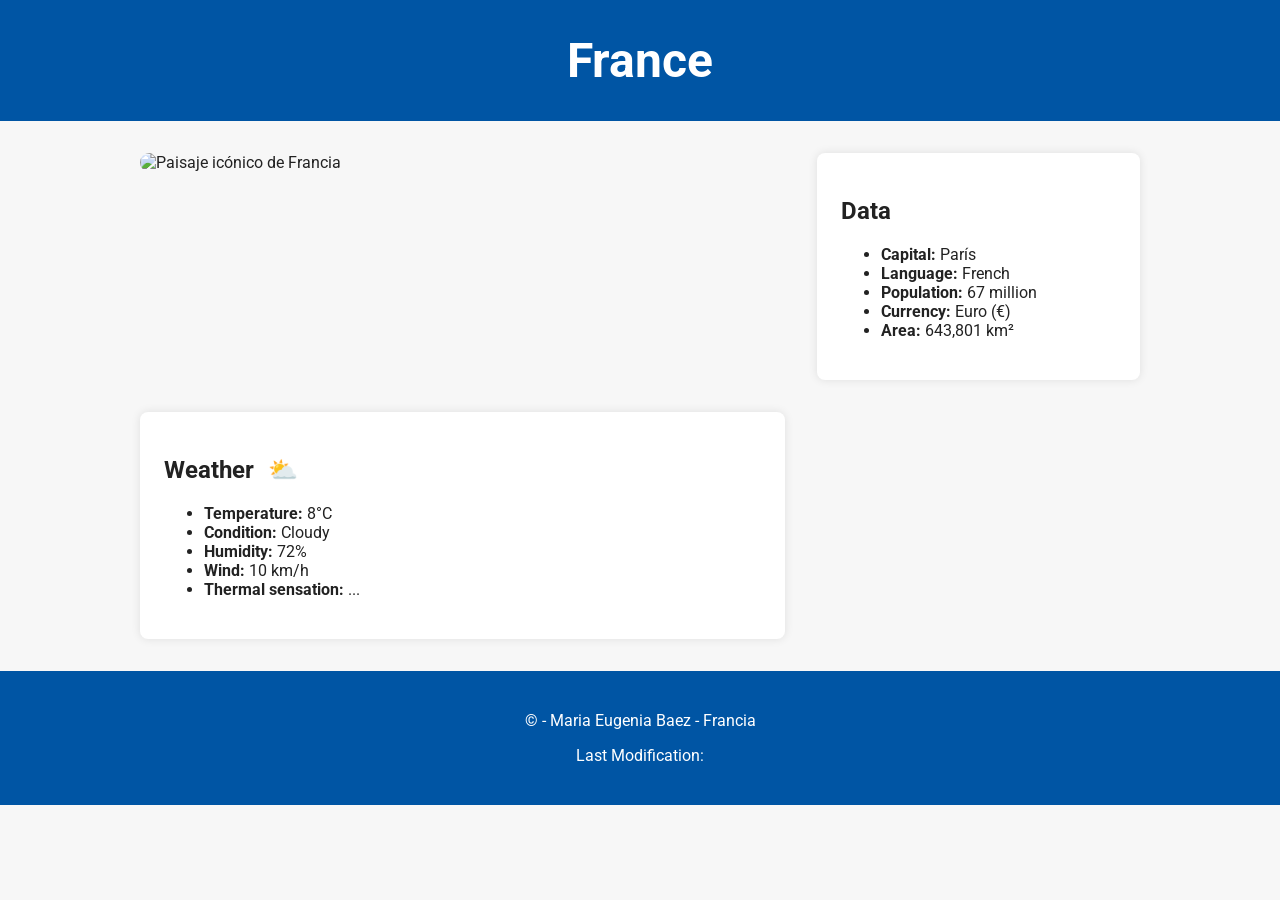
==== place.html @ 7876cd9d "place added" ====
<!DOCTYPE html>
<html lang="en-US">
<head>
  <meta charset="UTF-8" />
  <meta name="viewport" content="width=device-width, initial-scale=1" />
  <meta name="description" content="WDD 131. Dynamic Web Fundamentals. Maria Eugenia Baez country page">
  <meta name="author" content="Maria Eugenia Baez">
  <title>France</title>

  <link rel="stylesheet" href="styles/place.css" media="screen and (max-width: 767px)" />
  <link rel="stylesheet" href="styles/place-large.css" media="screen and (min-width: 768px)" />
  <link href="https://fonts.googleapis.com/css2?family=Roboto&display=swap" rel="stylesheet" />
</head>
<body>

  <header>
    <h1>France</h1>
  </header>

  <main>
    <!-- Imagen principal adaptable -->
    <picture>
      <source srcset="images/francia-desktop.webp" media="(min-width: 768px)" />
      <source srcset="images/francia-mobile.webp" media="(max-width: 767px)" />
      <img src="images/francia-mobile.webp" alt="Paisaje icónico de Francia" />
    </picture>

    <!-- Datos del país -->
    <section class="data">
      <h2>Data</h2>
      <ul>
        <li><strong>Capital:</strong> París</li>
        <li><strong>Language:</strong> French</li>
        <li><strong>Population:</strong> 67 million</li>
        <li><strong>Currency:</strong> Euro (€)</li>
        <li><strong>Area:</strong> 643,801 km²</li>
      </ul>
    </section>

    <!-- Sección del clima -->
    <section class="weather">
      <h2>Weather</h2>
      <img class="weather-icon-mobile" src="images/cloudy.svg" alt="Clima nublado" />
      <ul>
        <li><strong>Temperature:</strong> <span id="temp">8</span>°C</li>
        <li><strong>Condition:</strong> Cloudy</li>
        <li><strong>Humidity:</strong> 72%</li>
        <li><strong>Wind:</strong> <span id="wind">10</span> km/h</li>
        <li><strong>Thermal sensation:</strong> <span id="windchill">...</span></li>
      </ul>
    </section>
  </main>

  <footer>
    <p>&copy; <span id="year"></span> - Maria Eugenia Baez - Francia</p>
    <p>Last Modification: <span id="modDate"></span></p>
  </footer>

  <script src="scripts/place.js" defer></script>
</body>
</html>
---- styles/place.css ----
:root {
    --bg-color: #f7f7f7;
    --primary-color: #0055a4;
    --accent-color: #ef4135;
    --text-color: #333;
    --font-family: 'Roboto', sans-serif;
  }
  
  body {
    background-color: var(--bg-color);
    color: var(--text-color);
    font-family: var(--font-family);
    margin: 0;
    padding: 0;
  }
  
  header {
    background-color: var(--primary-color);
    color: white;
    text-align: center;
    padding: 1rem;
  }
  
  h1 {
    margin: 0;
  }
  
  main {
    padding: 1rem;
  }
  
  picture img {
    width: 100%;
    height: auto;
    border-radius: 8px;
    margin-bottom: 1rem;
  }
  
  .data,
  .weather {
    margin-bottom: 1.5rem;
  }
  
  .weather-icon-mobile {
    width: 50px;
    height: auto;
    display: block;
    margin: 0.5rem 0;
  }
  
  ul {
    list-style: none;
    padding: 0;
  }
  
  footer {
    background-color: var(--primary-color);
    color: white;
    text-align: center;
    padding: 1rem 0;
    font-size: 0.9rem;
  }
---- styles/place-large.css ----
:root {
    --bg-color: #f7f7f7;
    --primary-color: #0055a4;
    --accent-color: #ef4135;
    --text-color: #222;
    --font-family: 'Roboto', sans-serif;
  }
  
  body {
    background-color: var(--bg-color);
    color: var(--text-color);
    font-family: var(--font-family);
    margin: 0;
  }
  
  header {
    background-color: var(--primary-color);
    color: white;
    text-align: center;
    padding: 2rem 0;
  }
  
  h1 {
    font-size: 3rem;
    margin: 0;
  }
  
  main {
    max-width: 1000px;
    margin: 0 auto;
    padding: 2rem;
    display: grid;
    grid-template-columns: 2fr 1fr;
    grid-gap: 2rem;
  }
  
  picture img {
    width: 100%;
    height: auto;
    border-radius: 10px;
    grid-column: 1 / 3;
  }
  
  .data, .weather {
    background-color: white;
    padding: 1.5rem;
    border-radius: 8px;
    box-shadow: 0 0 10px rgba(0,0,0,0.1);
  }
  
  .weather h2::after {
    content: " ⛅";
    font-size: 1.5rem;
    margin-left: 0.5rem;
  }
  
  .weather-icon-mobile {
    display: none; /* ocultar en escritorio */
  }
  
  footer {
    background-color: var(--primary-color);
    color: white;
    text-align: center;
    padding: 1.5rem 0;
    font-size: 1rem;
  }
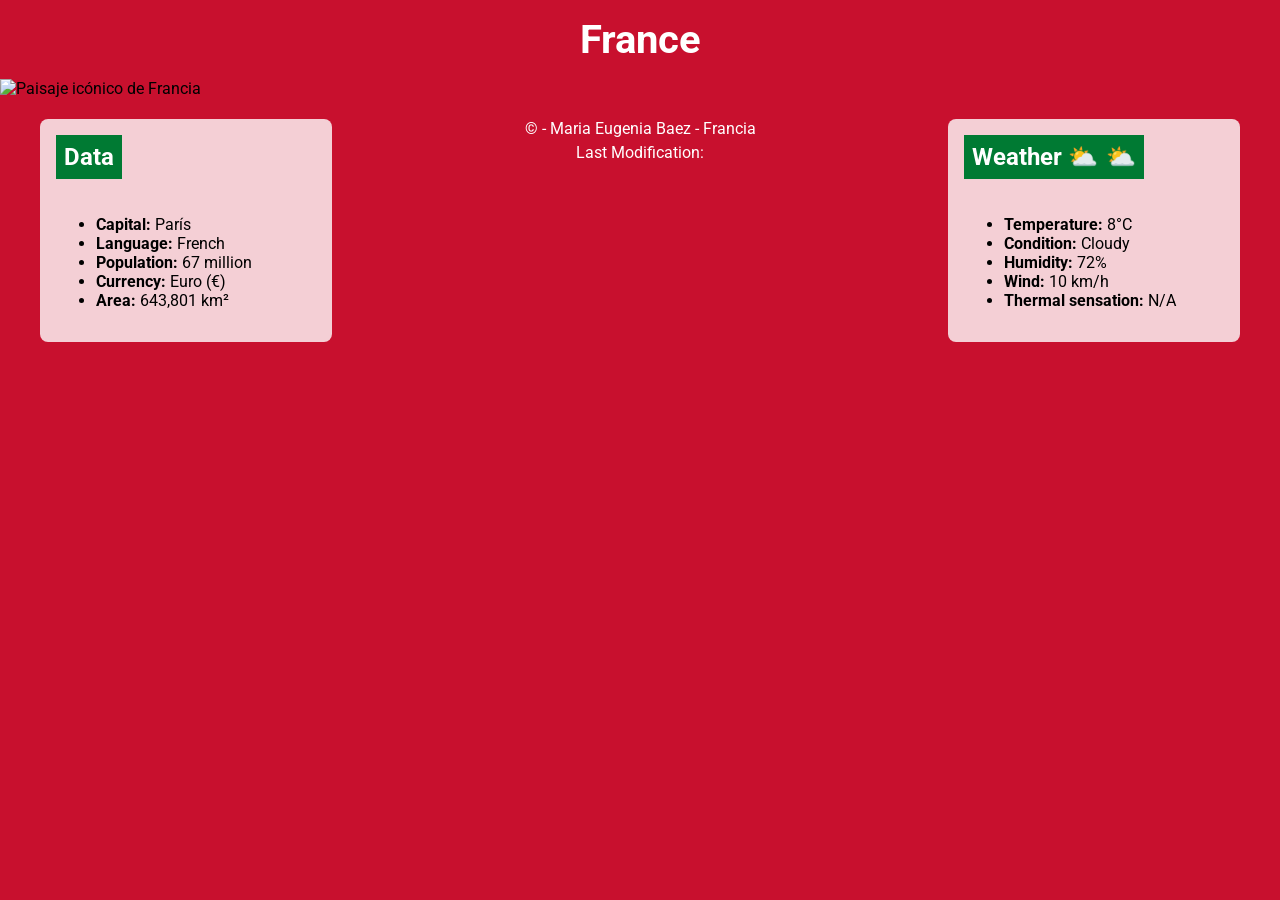
==== commit 7469774e: "place added" ====
--- a/place.html
+++ b/place.html
@@ -7,12 +7,13 @@
   <meta name="author" content="Maria Eugenia Baez">
   <title>France</title>
 
+  <!-- Estilos -->
   <link rel="stylesheet" href="styles/place.css" media="screen and (max-width: 767px)" />
   <link rel="stylesheet" href="styles/place-large.css" media="screen and (min-width: 768px)" />
   <link href="https://fonts.googleapis.com/css2?family=Roboto&display=swap" rel="stylesheet" />
 </head>
+
 <body>
-
   <header>
     <h1>France</h1>
   </header>
@@ -20,42 +21,41 @@
   <main>
     <!-- Imagen principal adaptable -->
     <picture>
-      <source srcset="images/francia-desktop.webp" media="(min-width: 768px)" />
+      <source srcset="images/francia-desktop.jpg" media="(min-width: 768px)" />
       <source srcset="images/francia-mobile.webp" media="(max-width: 767px)" />
-      <img src="images/francia-mobile.webp" alt="Paisaje icónico de Francia" />
+      <img src="images/francia-mobile.webp" alt="Paisaje icónico de Francia" class="hero-img" />
     </picture>
 
-    <!-- Datos del país -->
-    <section class="data">
-      <h2>Data</h2>
-      <ul>
-        <li><strong>Capital:</strong> París</li>
-        <li><strong>Language:</strong> French</li>
-        <li><strong>Population:</strong> 67 million</li>
-        <li><strong>Currency:</strong> Euro (€)</li>
-        <li><strong>Area:</strong> 643,801 km²</li>
-      </ul>
-    </section>
+    <!-- Contenedor flexible -->
+    <div class="info-container">
+      <!-- Datos del país -->
+      <section class="data">
+        <h2>Data</h2>
+        <ul>
+          <li><strong>Capital:</strong> París</li>
+          <li><strong>Language:</strong> French</li>
+          <li><strong>Population:</strong> 67 million</li>
+          <li><strong>Currency:</strong> Euro (€)</li>
+          <li><strong>Area:</strong> 643,801 km²</li>
+        </ul>
+      </section>
 
-    <!-- Sección del clima -->
-    <section class="weather">
-      <h2>Weather</h2>
-      <img class="weather-icon-mobile" src="images/cloudy.svg" alt="Clima nublado" />
-      <ul>
-        <li><strong>Temperature:</strong> <span id="temp">8</span>°C</li>
-        <li><strong>Condition:</strong> Cloudy</li>
-        <li><strong>Humidity:</strong> 72%</li>
-        <li><strong>Wind:</strong> <span id="wind">10</span> km/h</li>
-        <li><strong>Thermal sensation:</strong> <span id="windchill">...</span></li>
-      </ul>
-    </section>
+      <!-- Sección del clima -->
+      <section class="weather">
+        <h2>Weather <span class="icon-desktop">⛅</span></h2>
+        <img class="weather-icon-mobile" src="images/cloudy.svg" alt="Clima nublado" />
+        <ul>
+          <li><strong>Temperature:</strong> <span id="temp">8</span>°C</li>
+          <li><strong>Condition:</strong> Cloudy</li>
+          <li><strong>Humidity:</strong> 72%</li>
+          <li><strong>Wind:</strong> <span id="wind">10</span> km/h</li>
+          <li><strong>Thermal sensation:</strong> <span id="windchill">N/A</span></li>
+        </ul>
+      </section>
+    </div>
   </main>
 
   <footer>
     <p>&copy; <span id="year"></span> - Maria Eugenia Baez - Francia</p>
-    <p>Last Modification: <span id="modDate"></span></p>
-  </footer>
+    <p>Last Modification: <span id="modDate"></span
 
-  <script src="scripts/place.js" defer></script>
-</body>
-</html>
--- a/styles/place.css
+++ b/styles/place.css
@@ -1,22 +1,22 @@
 :root {
-    --bg-color: #f7f7f7;
-    --primary-color: #0055a4;
-    --accent-color: #ef4135;
-    --text-color: #333;
-    --font-family: 'Roboto', sans-serif;
+    --main-bg: #c8102e;
+    --accent: #007a33;
+    --text: #fff;
+    --box-bg: rgba(255, 255, 255, 0.8);
+    --font: 'Roboto', sans-serif;
   }
   
   body {
-    background-color: var(--bg-color);
-    color: var(--text-color);
-    font-family: var(--font-family);
+    font-family: var(--font);
     margin: 0;
     padding: 0;
+    background-color: var(--main-bg);
+    color: #000;
   }
   
-  header {
-    background-color: var(--primary-color);
-    color: white;
+  header, footer {
+    background-color: var(--main-bg);
+    color: var(--text);
     text-align: center;
     padding: 1rem;
   }
@@ -25,39 +25,36 @@
     margin: 0;
   }
   
-  main {
-    padding: 1rem;
-  }
-  
-  picture img {
+  main picture img {
     width: 100%;
     height: auto;
-    border-radius: 8px;
-    margin-bottom: 1rem;
+    display: block;
   }
   
   .data,
   .weather {
-    margin-bottom: 1.5rem;
+    background-color: var(--box-bg);
+    padding: 1rem;
+    margin: 1rem;
+    border-radius: 8px;
+  }
+  
+  .data h2,
+  .weather h2 {
+    background-color: var(--accent);
+    color: white;
+    padding: 0.5rem;
+    margin-top: 0;
   }
   
   .weather-icon-mobile {
-    width: 50px;
+    width: 40px;
     height: auto;
     display: block;
     margin: 0.5rem 0;
   }
   
-  ul {
-    list-style: none;
-    padding: 0;
-  }
-  
-  footer {
-    background-color: var(--primary-color);
-    color: white;
-    text-align: center;
-    padding: 1rem 0;
-    font-size: 0.9rem;
+  footer p {
+    margin: 0.2rem;
   }
   
--- a/styles/place-large.css
+++ b/styles/place-large.css
@@ -1,68 +1,83 @@
 :root {
-    --bg-color: #f7f7f7;
-    --primary-color: #0055a4;
-    --accent-color: #ef4135;
-    --text-color: #222;
-    --font-family: 'Roboto', sans-serif;
+    --main-bg: #c8102e;
+    --accent: #007a33;
+    --text: #fff;
+    --box-bg: rgba(255, 255, 255, 0.8);
+    --font: 'Roboto', sans-serif;
   }
   
   body {
-    background-color: var(--bg-color);
-    color: var(--text-color);
-    font-family: var(--font-family);
+    font-family: var(--font);
     margin: 0;
+    background-color: var(--main-bg);
+    color: #000;
   }
   
-  header {
-    background-color: var(--primary-color);
-    color: white;
+  header, footer {
+    background-color: var(--main-bg);
+    color: var(--text);
     text-align: center;
-    padding: 2rem 0;
+    padding: 1rem;
   }
   
   h1 {
-    font-size: 3rem;
     margin: 0;
+    font-size: 2.5rem;
   }
   
   main {
-    max-width: 1000px;
-    margin: 0 auto;
-    padding: 2rem;
-    display: grid;
-    grid-template-columns: 2fr 1fr;
-    grid-gap: 2rem;
+    position: relative;
   }
   
   picture img {
     width: 100%;
     height: auto;
-    border-radius: 10px;
-    grid-column: 1 / 3;
+    display: block;
   }
   
+  /* Layout flotante sobre la imagen */
   .data, .weather {
-    background-color: white;
-    padding: 1.5rem;
+    position: absolute;
+    background-color: var(--box-bg);
+    padding: 1rem;
     border-radius: 8px;
-    box-shadow: 0 0 10px rgba(0,0,0,0.1);
+    width: 260px;
   }
   
+  .data {
+    top: 40px;
+    left: 40px;
+  }
+  
+  .weather {
+    top: 40px;
+    right: 40px;
+  }
+  
+  .data h2,
+  .weather h2 {
+    background-color: var(--accent);
+    color: white;
+    padding: 0.5rem;
+    margin-top: 0;
+    display: inline-block;
+  }
+  
+  /* Icono de clima como pseudoelemento */
   .weather h2::after {
-    content: " ⛅";
-    font-size: 1.5rem;
+    content: '⛅';
     margin-left: 0.5rem;
   }
   
   .weather-icon-mobile {
-    display: none; /* ocultar en escritorio */
+    display: none; /* Se oculta en escritorio */
   }
   
   footer {
-    background-color: var(--primary-color);
-    color: white;
-    text-align: center;
-    padding: 1.5rem 0;
-    font-size: 1rem;
+    padding: 1rem;
+  }
+  
+  footer p {
+    margin: 0.3rem;
   }
   
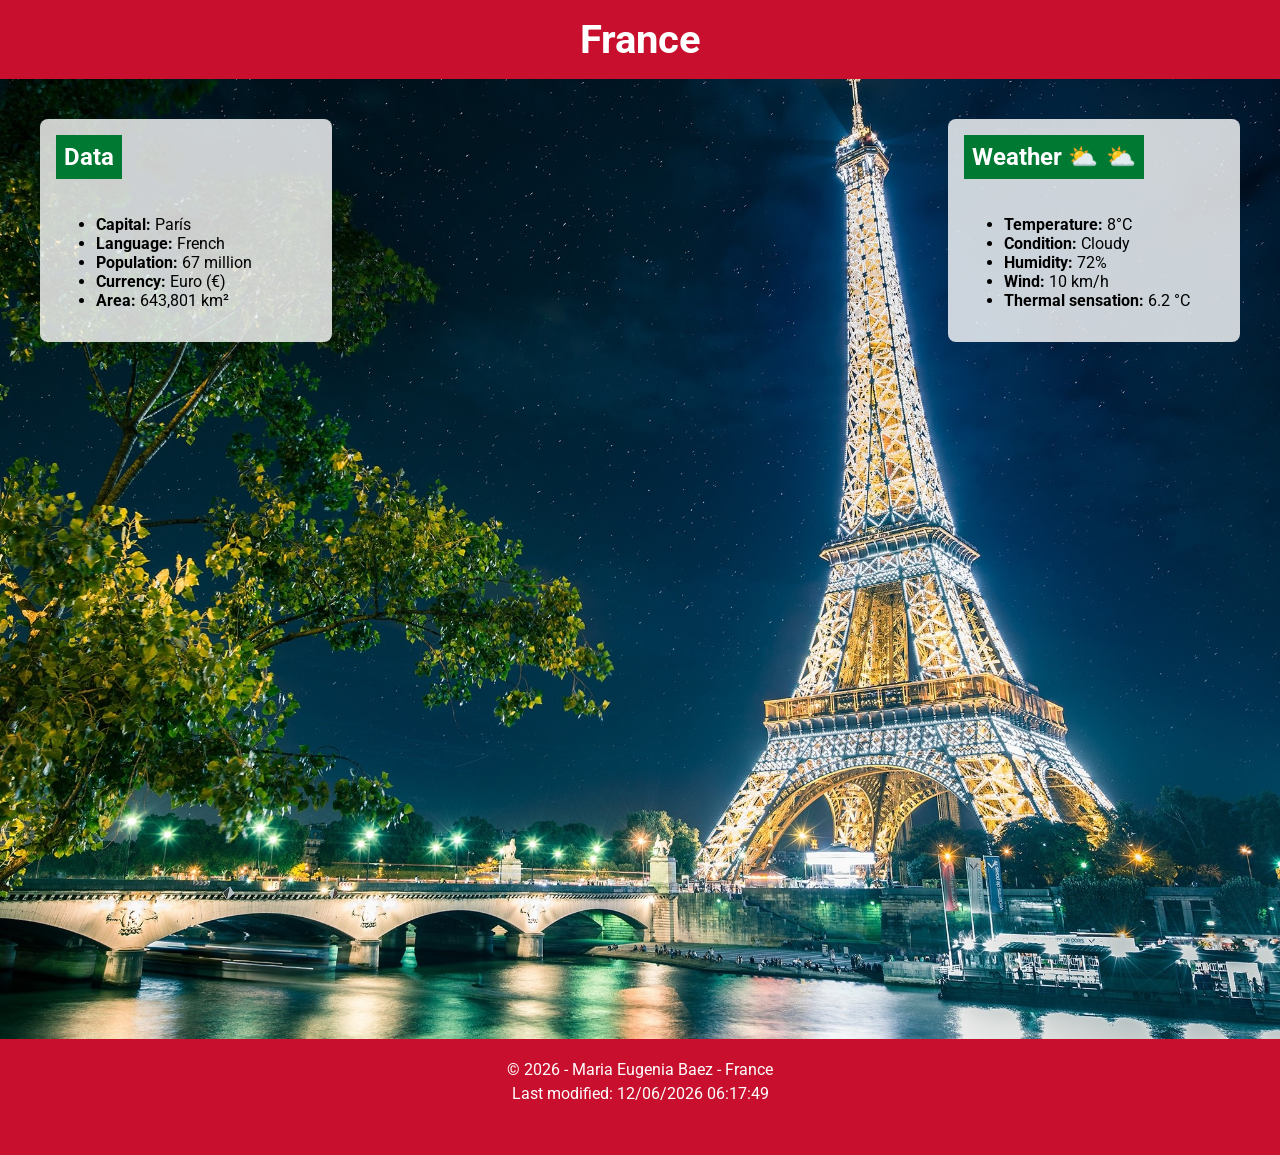
==== commit 255f1e4e: "place added" ====
--- a/place.html
+++ b/place.html
@@ -1,61 +1,61 @@
 <!DOCTYPE html>
 <html lang="en-US">
 <head>
-  <meta charset="UTF-8" />
-  <meta name="viewport" content="width=device-width, initial-scale=1" />
-  <meta name="description" content="WDD 131. Dynamic Web Fundamentals. Maria Eugenia Baez country page">
-  <meta name="author" content="Maria Eugenia Baez">
-  <title>France</title>
+    <meta charset="UTF-8" />
+    <meta name="viewport" content="width=device-width, initial-scale=1" />
+    <meta name="description" content="WDD 131. Dynamic Web Fundamentals. Maria Eugenia Baez country page">
+    <meta name="author" content="Maria Eugenia Baez">
+    <script defer src="scripts/place.js"></script>
+    <title>France</title>
 
-  <!-- Estilos -->
-  <link rel="stylesheet" href="styles/place.css" media="screen and (max-width: 767px)" />
-  <link rel="stylesheet" href="styles/place-large.css" media="screen and (min-width: 768px)" />
-  <link href="https://fonts.googleapis.com/css2?family=Roboto&display=swap" rel="stylesheet" />
+    <!-- Estilos -->
+    <link rel="stylesheet" href="styles/place.css" media="screen and (max-width: 767px)" />
+    <link rel="stylesheet" href="styles/place-large.css" media="screen and (min-width: 768px)" />
+    <link href="https://fonts.googleapis.com/css2?family=Roboto&display=swap" rel="stylesheet" />
 </head>
 
 <body>
-  <header>
-    <h1>France</h1>
-  </header>
+    <header>
+        <h1>France</h1>
+    </header>
 
-  <main>
-    <!-- Imagen principal adaptable -->
-    <picture>
-      <source srcset="images/francia-desktop.jpg" media="(min-width: 768px)" />
-      <source srcset="images/francia-mobile.webp" media="(max-width: 767px)" />
-      <img src="images/francia-mobile.webp" alt="Paisaje icónico de Francia" class="hero-img" />
-    </picture>
+    <main>
+        <!-- Imagen principal adaptable -->
+        <picture>
+            <source srcset="images/francia-desktop.webp.jpg" media="(min-width: 768px)">
+            <source srcset="images/francia-mobile.webp" media="(max-width: 767px)">
+            <img src="images/francia-mobile.webp" alt="Paisaje icónico de Francia" class="hero-img">
+        </picture>
 
-    <!-- Contenedor flexible -->
-    <div class="info-container">
-      <!-- Datos del país -->
-      <section class="data">
-        <h2>Data</h2>
-        <ul>
-          <li><strong>Capital:</strong> París</li>
-          <li><strong>Language:</strong> French</li>
-          <li><strong>Population:</strong> 67 million</li>
-          <li><strong>Currency:</strong> Euro (€)</li>
-          <li><strong>Area:</strong> 643,801 km²</li>
-        </ul>
-      </section>
-
-      <!-- Sección del clima -->
-      <section class="weather">
-        <h2>Weather <span class="icon-desktop">⛅</span></h2>
-        <img class="weather-icon-mobile" src="images/cloudy.svg" alt="Clima nublado" />
-        <ul>
-          <li><strong>Temperature:</strong> <span id="temp">8</span>°C</li>
-          <li><strong>Condition:</strong> Cloudy</li>
-          <li><strong>Humidity:</strong> 72%</li>
-          <li><strong>Wind:</strong> <span id="wind">10</span> km/h</li>
-          <li><strong>Thermal sensation:</strong> <span id="windchill">N/A</span></li>
-        </ul>
-      </section>
-    </div>
-  </main>
-
-  <footer>
-    <p>&copy; <span id="year"></span> - Maria Eugenia Baez - Francia</p>
-    <p>Last Modification: <span id="modDate"></span
-
+        <!-- Contenedor flexible -->
+        <div class="info-container">
+        <!-- Datos del país -->
+            <section class="data">
+                <h2>Data</h2>
+                <ul>
+                    <li><strong>Capital:</strong> París</li>
+                    <li><strong>Language:</strong> French</li>
+                    <li><strong>Population:</strong> 67 million</li>
+                    <li><strong>Currency:</strong> Euro (€)</li>
+                    <li><strong>Area:</strong> 643,801 km²</li>
+                </ul>
+            </section>
+        <!-- Sección del clima -->
+            <section class="weather">
+                <h2>Weather <span class="icon-desktop">⛅</span></h2>
+                <ul>
+                    <li><strong>Temperature:</strong> <span id="temp">8</span>°C</li>
+                    <li><strong>Condition:</strong> Cloudy</li>
+                    <li><strong>Humidity:</strong> 72%</li>
+                    <li><strong>Wind:</strong> <span id="wind">10</span> km/h</li>
+                    <li><strong>Thermal sensation:</strong> <span id="windchill">N/A</span></li>
+                </ul>
+            </section>
+        </div>
+    </main>
+    <footer>
+        <p>&copy; <span id="year"></span> - Maria Eugenia Baez - France</p>
+        <p>Last modified: <span id="modDate"></span></p>
+    <footer>
+</body>
+</html>
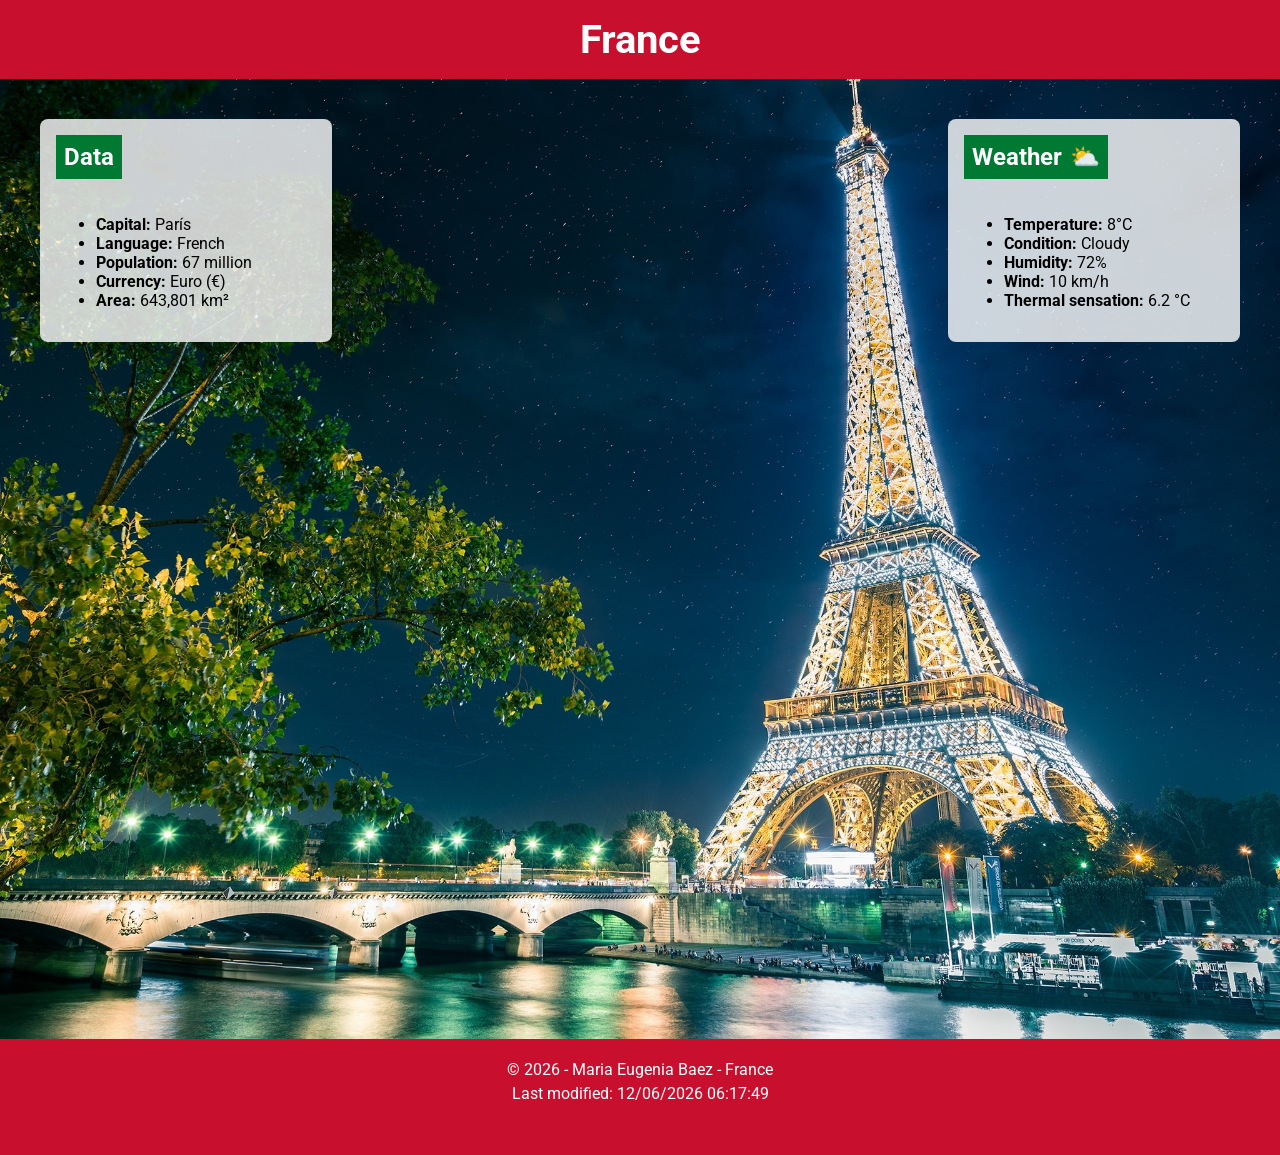
==== commit cc6697d6: "place added" ====
--- a/place.html
+++ b/place.html
@@ -42,7 +42,8 @@
             </section>
         <!-- Sección del clima -->
             <section class="weather">
-                <h2>Weather <span class="icon-desktop">⛅</span></h2>
+                <h2>Weather</h2>
+                <img class="weather-icon-mobile" src="images/cloudy.svg" alt="Clima nublado" />
                 <ul>
                     <li><strong>Temperature:</strong> <span id="temp">8</span>°C</li>
                     <li><strong>Condition:</strong> Cloudy</li>
--- a/styles/place.css
+++ b/styles/place.css
@@ -57,4 +57,7 @@
   footer p {
     margin: 0.2rem;
   }
-  +
+  .icon-desktop {
+    display: none;
+  }
--- a/styles/place-large.css
+++ b/styles/place-large.css
@@ -35,7 +35,6 @@
     display: block;
   }
   
-  /* Layout flotante sobre la imagen */
   .data, .weather {
     position: absolute;
     background-color: var(--box-bg);
@@ -63,14 +62,13 @@
     display: inline-block;
   }
   
-  /* Icono de clima como pseudoelemento */
   .weather h2::after {
     content: '⛅';
     margin-left: 0.5rem;
   }
   
   .weather-icon-mobile {
-    display: none; /* Se oculta en escritorio */
+    display: none; 
   }
   
   footer {
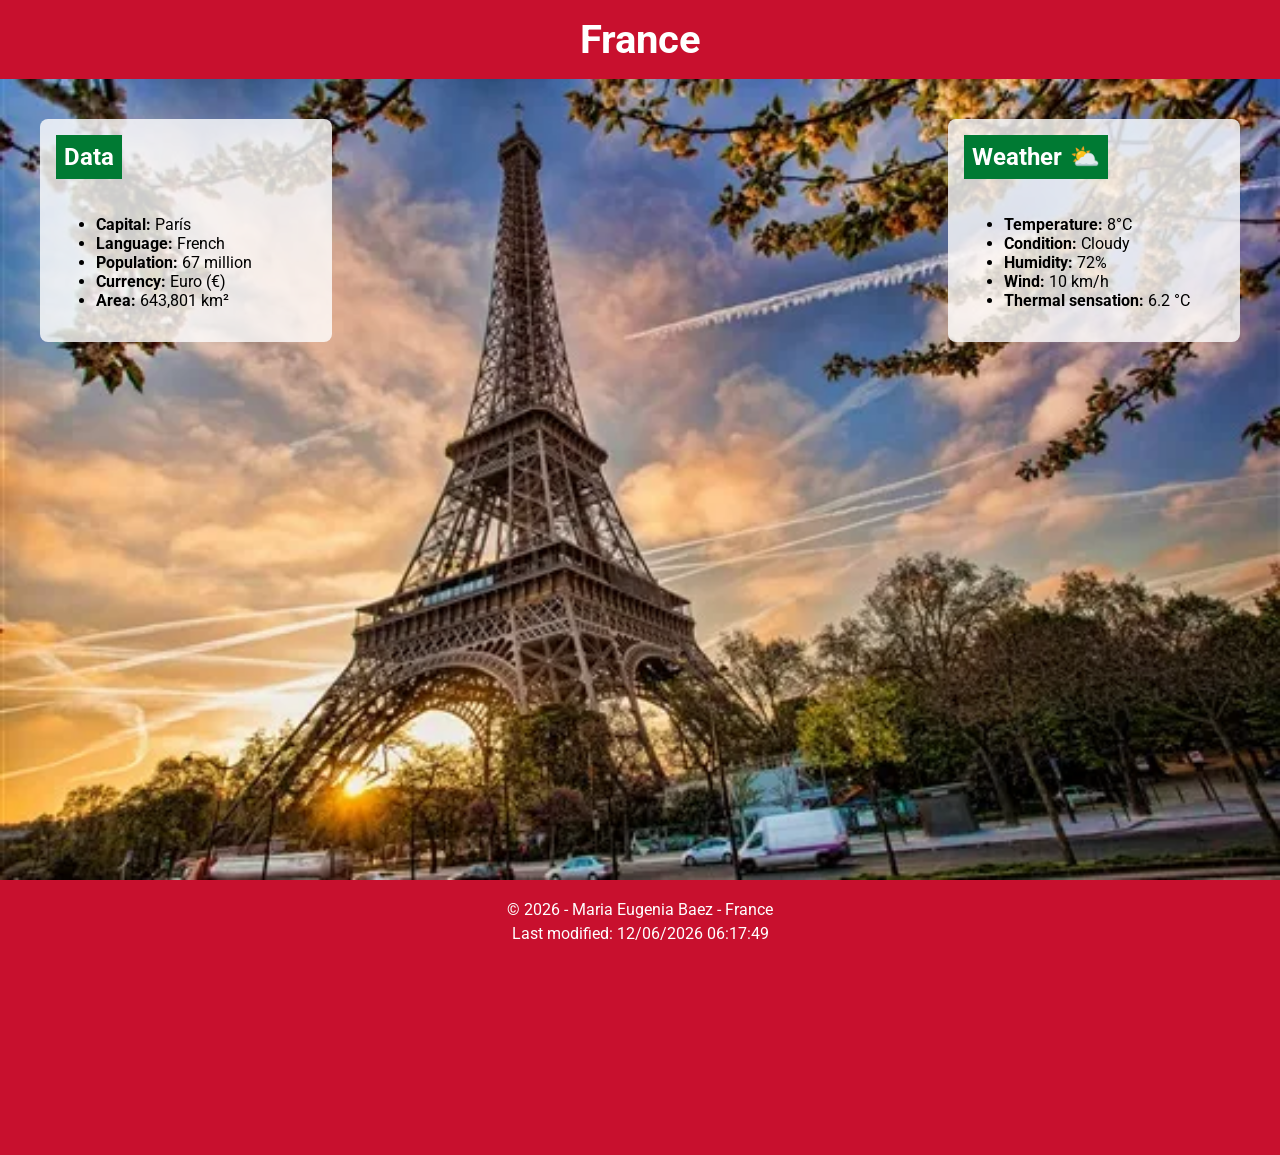
==== commit 921baeec: "place added" ====
--- a/place.html
+++ b/place.html
@@ -1,12 +1,12 @@
 <!DOCTYPE html>
 <html lang="en-US">
 <head>
-    <meta charset="UTF-8" />
+    <meta charset="utf-8">
     <meta name="viewport" content="width=device-width, initial-scale=1" />
     <meta name="description" content="WDD 131. Dynamic Web Fundamentals. Maria Eugenia Baez country page">
     <meta name="author" content="Maria Eugenia Baez">
     <script defer src="scripts/place.js"></script>
-    <title>France</title>
+    <title>Country page</title>
 
     <!-- Estilos -->
     <link rel="stylesheet" href="styles/place.css" media="screen and (max-width: 767px)" />
@@ -43,7 +43,7 @@
         <!-- Sección del clima -->
             <section class="weather">
                 <h2>Weather</h2>
-                <img class="weather-icon-mobile" src="images/cloudy.svg" alt="Clima nublado" />
+                <img class="weather-icon-mobile" src="images/cloudy.svg.svg" alt="Clima nublado" />
                 <ul>
                     <li><strong>Temperature:</strong> <span id="temp">8</span>°C</li>
                     <li><strong>Condition:</strong> Cloudy</li>
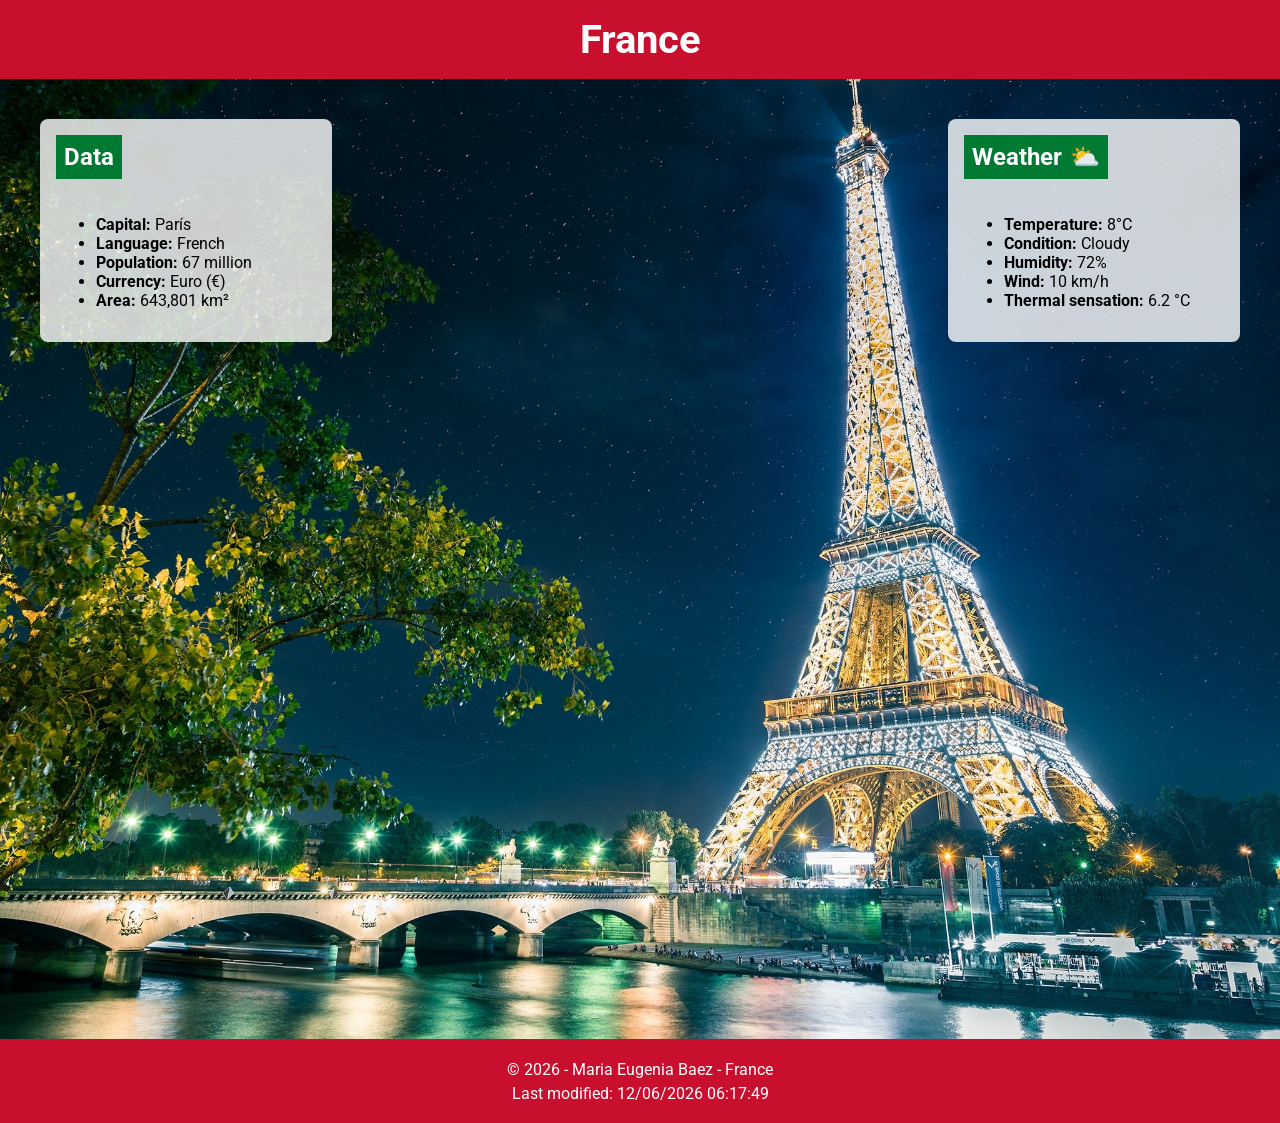
==== commit 238a69b2: "place added" ====
--- a/place.html
+++ b/place.html
@@ -2,16 +2,16 @@
 <html lang="en-US">
 <head>
     <meta charset="utf-8">
-    <meta name="viewport" content="width=device-width, initial-scale=1" />
+    <meta name="viewport" content="width=device-width, initial-scale=1">
     <meta name="description" content="WDD 131. Dynamic Web Fundamentals. Maria Eugenia Baez country page">
     <meta name="author" content="Maria Eugenia Baez">
     <script defer src="scripts/place.js"></script>
     <title>Country page</title>
 
     <!-- Estilos -->
-    <link rel="stylesheet" href="styles/place.css" media="screen and (max-width: 767px)" />
-    <link rel="stylesheet" href="styles/place-large.css" media="screen and (min-width: 768px)" />
-    <link href="https://fonts.googleapis.com/css2?family=Roboto&display=swap" rel="stylesheet" />
+    <link rel="stylesheet" href="styles/place.css" media="screen and (max-width: 767px)">
+    <link rel="stylesheet" href="styles/place-large.css" media="screen and (min-width: 768px)">
+    <link href="https://fonts.googleapis.com/css2?family=Roboto&display=swap" rel="stylesheet">
 </head>
 
 <body>
@@ -43,7 +43,7 @@
         <!-- Sección del clima -->
             <section class="weather">
                 <h2>Weather</h2>
-                <img class="weather-icon-mobile" src="images/cloudy.svg.svg" alt="Clima nublado" />
+                <img class="weather-icon-mobile" src="images/cloudy.svg.svg" alt="Clima nublado">
                 <ul>
                     <li><strong>Temperature:</strong> <span id="temp">8</span>°C</li>
                     <li><strong>Condition:</strong> Cloudy</li>
@@ -57,6 +57,6 @@
     <footer>
         <p>&copy; <span id="year"></span> - Maria Eugenia Baez - France</p>
         <p>Last modified: <span id="modDate"></span></p>
-    <footer>
+    </footer>
 </body>
 </html>
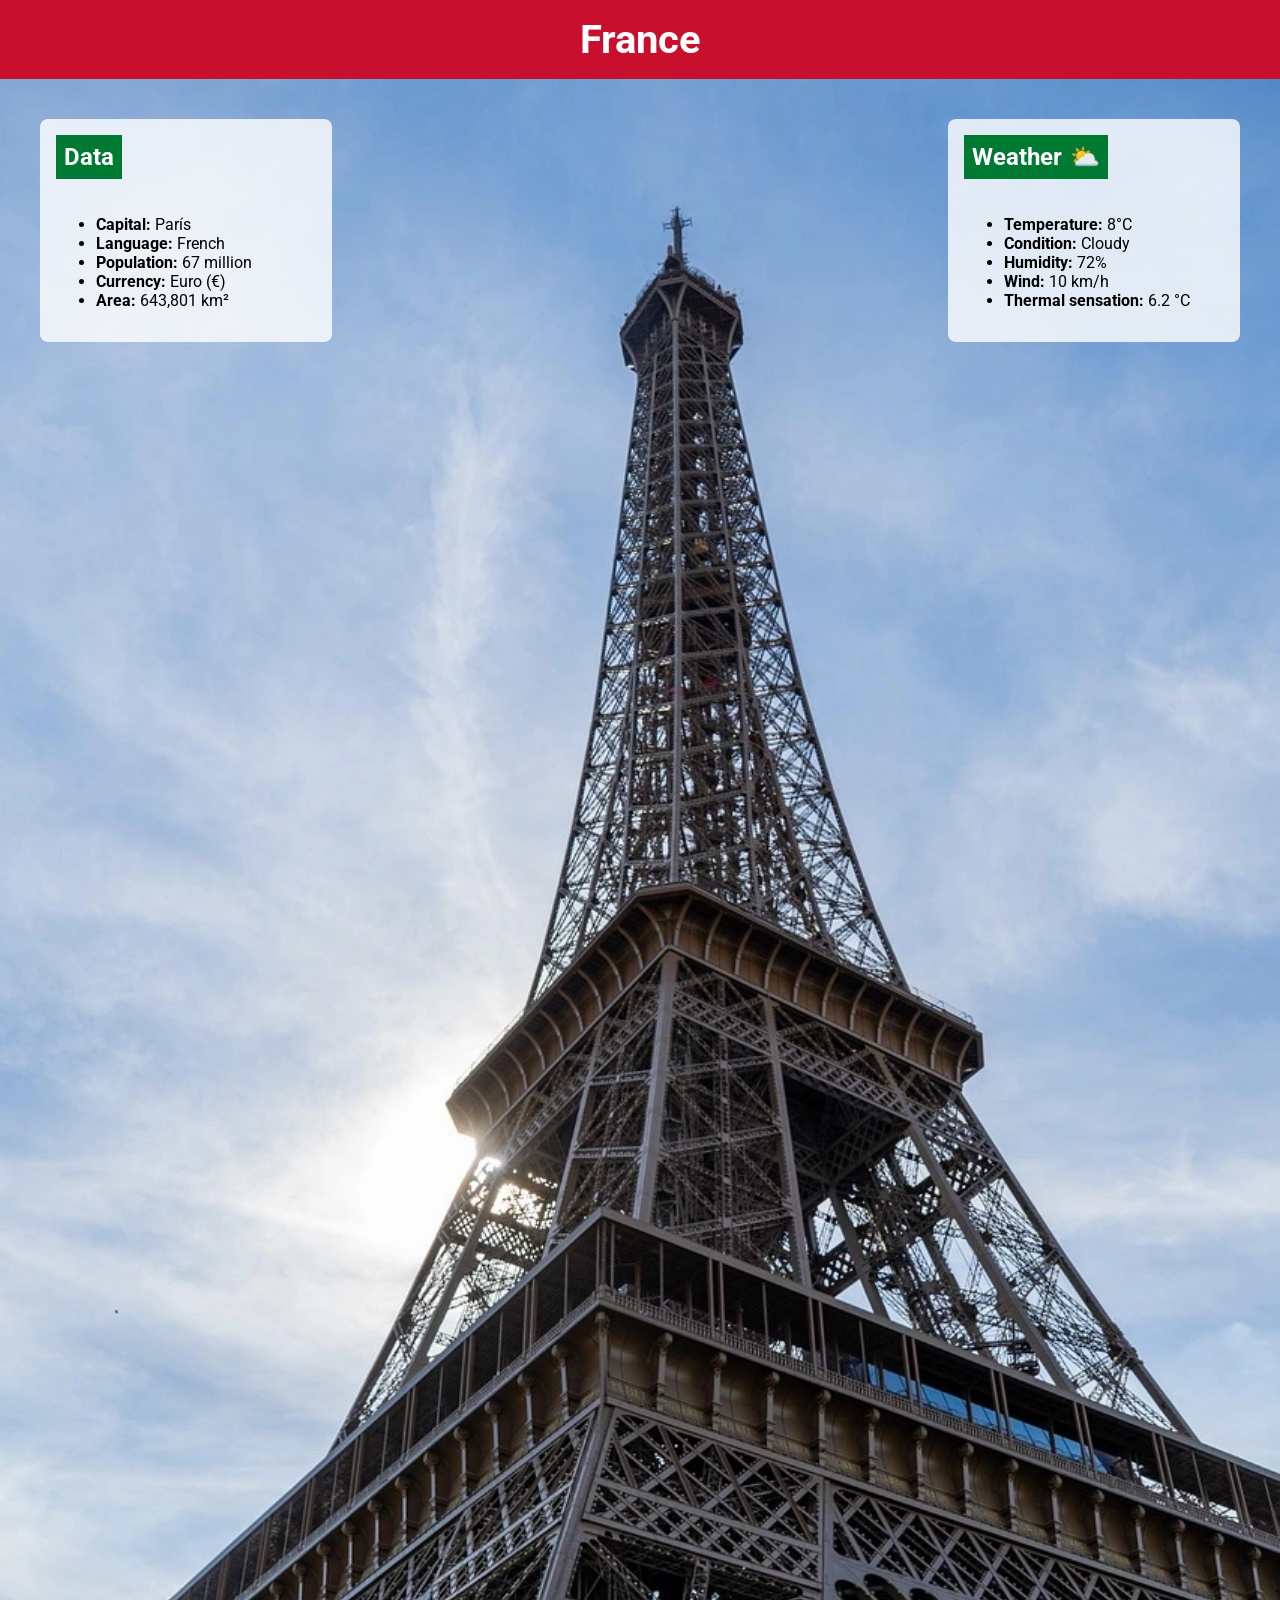
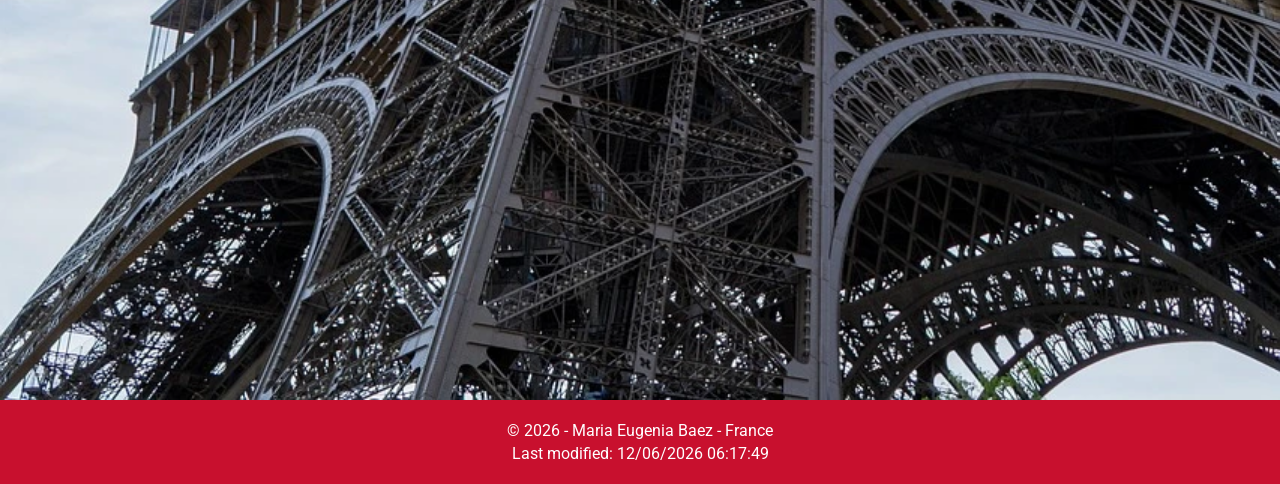
==== commit 990c67c1: "place added" ====
--- a/place.html
+++ b/place.html
@@ -22,7 +22,7 @@
     <main>
         <!-- Imagen principal adaptable -->
         <picture>
-            <source srcset="images/francia-desktop.webp.jpg" media="(min-width: 768px)">
+            <source srcset="images/francia-desktop.webp" media="(min-width: 768px)">
             <source srcset="images/francia-mobile.webp" media="(max-width: 767px)">
             <img src="images/francia-mobile.webp" alt="Paisaje icónico de Francia" class="hero-img">
         </picture>
